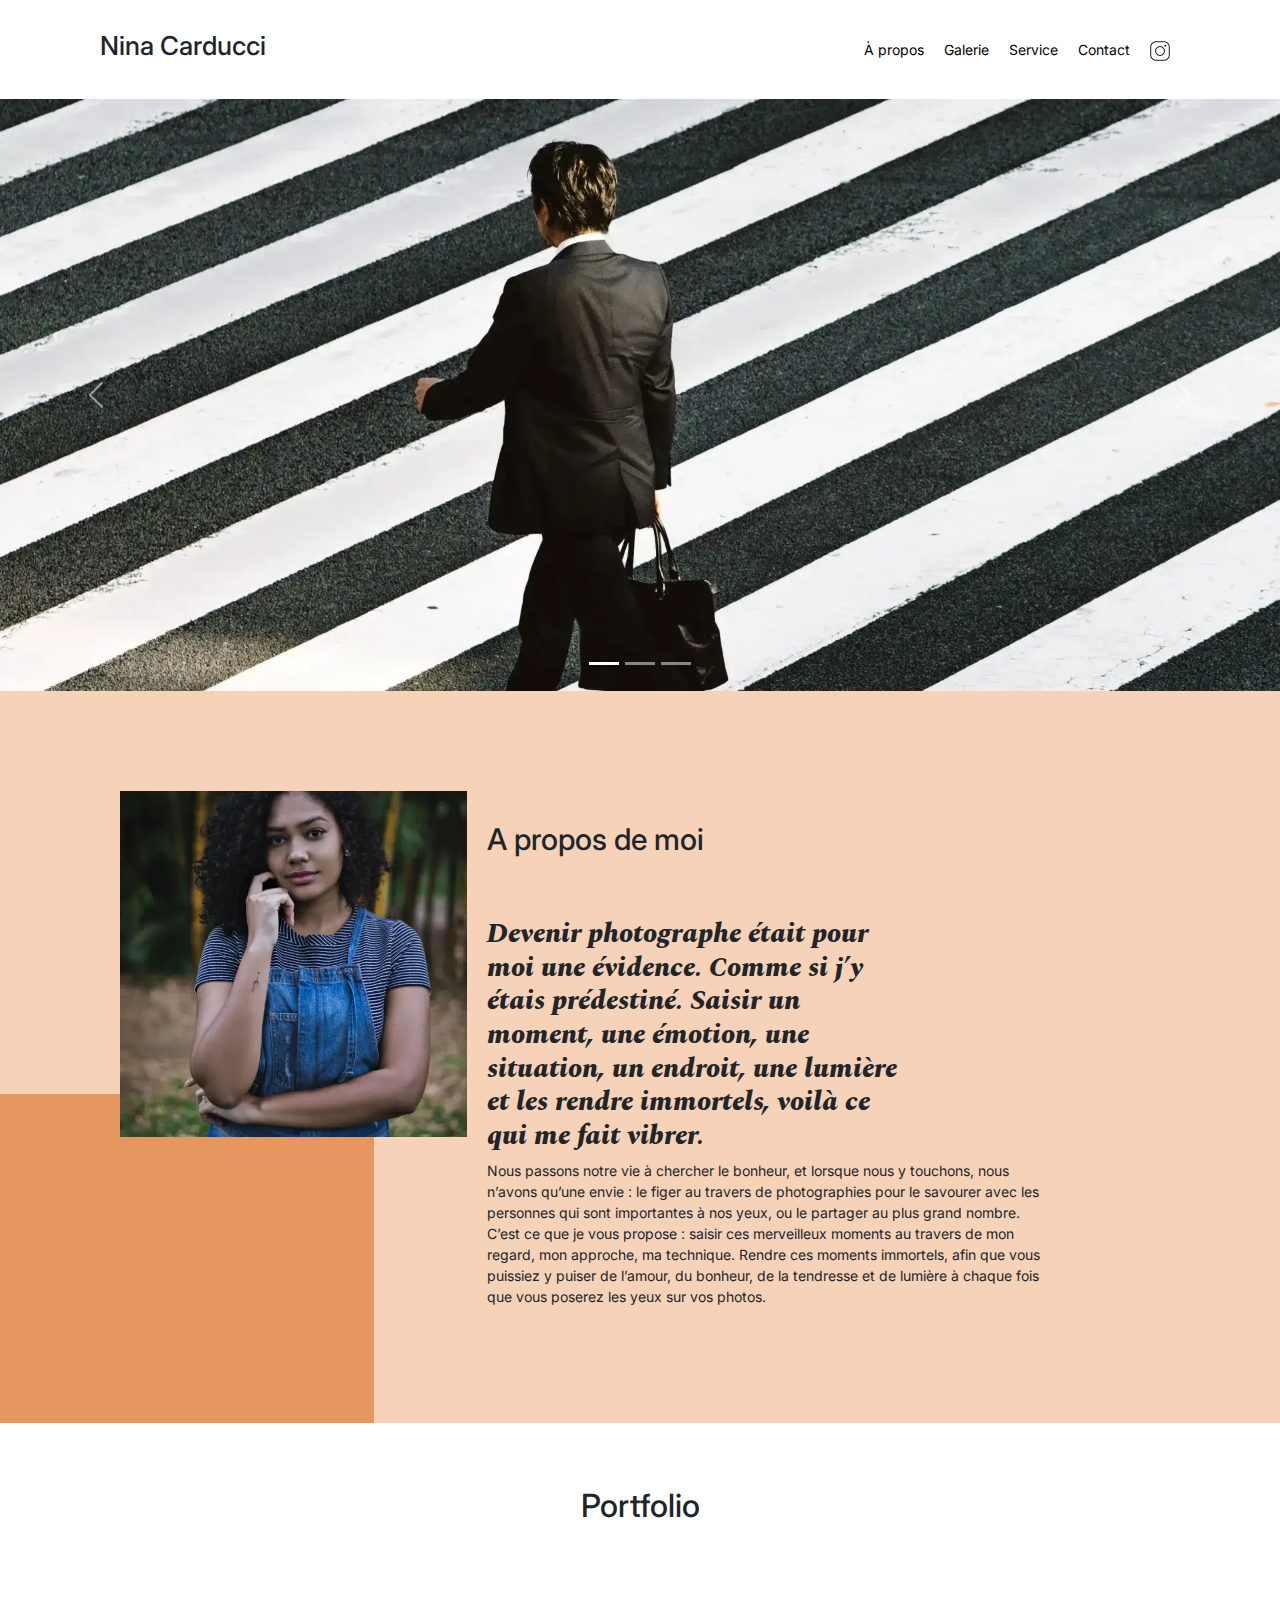
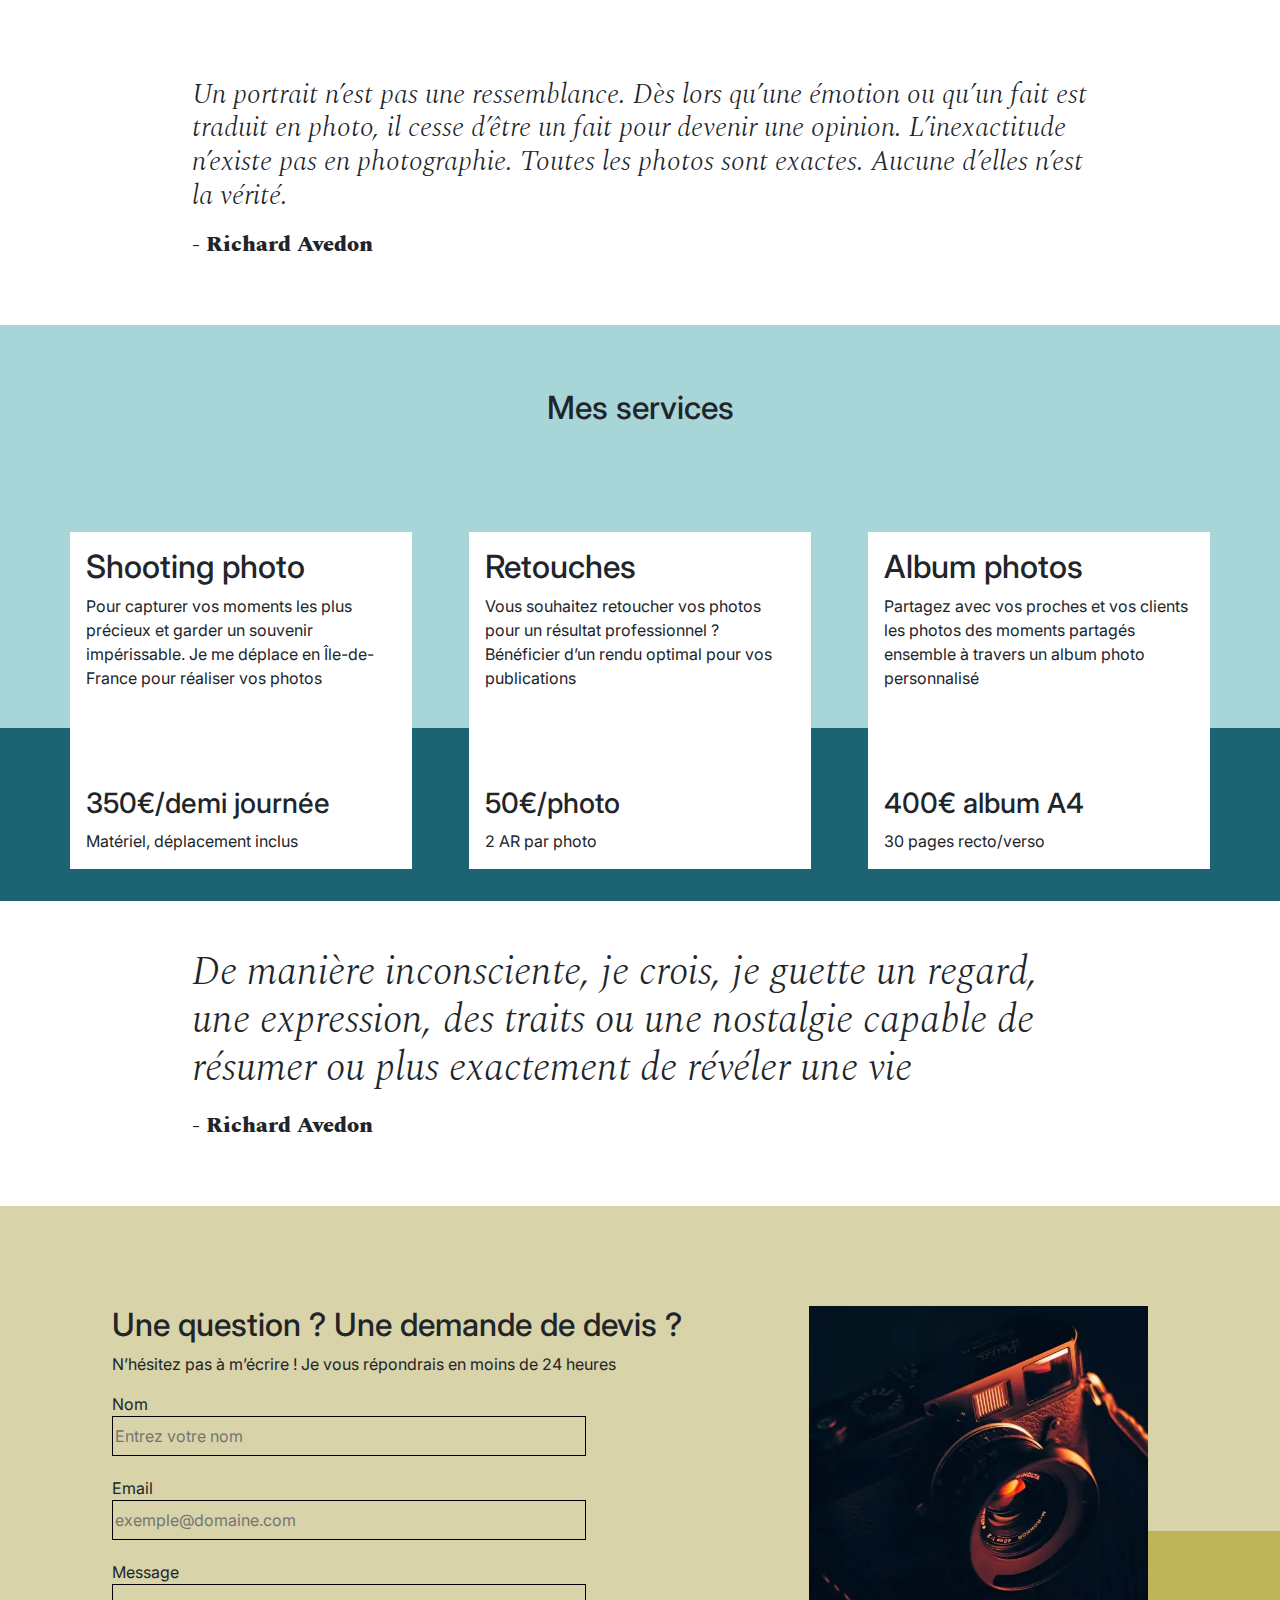
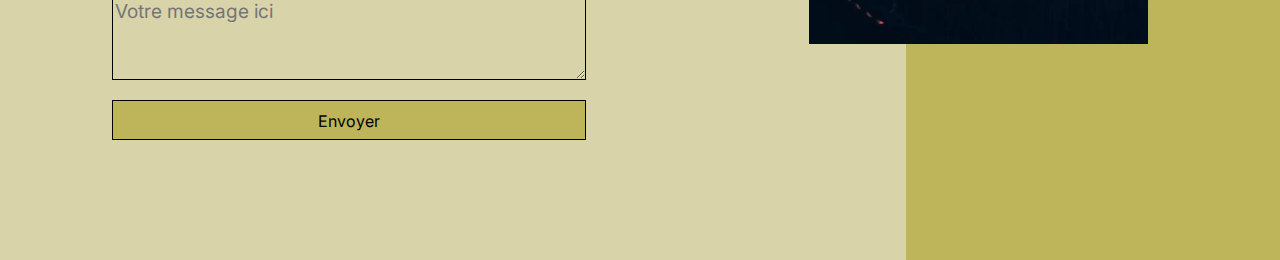
==== index.html @ 9e7bebf4 "ajout du schema.org" ====
<!DOCTYPE html>
<html lang="fr">
<head>
	<meta charset="UTF-8">
	<meta name="viewport" content="width=device-width, initial-scale=1.0">
	<meta name="author" content="Nina Carducci" >
	<meta name="copyright" content="© Nina Carducci" >
	<meta name="description" content="Site web de Nina Carducci - photographe" >
	<title>Nina Carducci - Photographe</title>
	<link rel="stylesheet" href="./assets/bootstrap/bootstrap.css">
	<link rel="stylesheet" href="./assets/style.css">
	<link rel="preconnect" href="https://fonts.googleapis.com">
	<link rel="preconnect" href="https://fonts.gstatic.com" crossorigin>
	<!-- <link href="https://fonts.googleapis.com/css2?family=Inter&family=Spectral:ital,wght@0,400;1,300;1,400;1,800&display=swap" rel="stylesheet"> -->
	<link href="https://fonts.googleapis.com/css2?family=Inter&family=Spectral:ital,wght@0,300;0,800;1,300&display=swap" rel="stylesheet">
	<script type="application/ld+json">
		{
		  "@context": "https://schema.org",
		  "@type": "Person",
		  "name": "Nina Carducci",
		  "url": "http://portfolio.fabwebprojects.fr/NinaCarducci",
		  "sameAs": [
			"https://www.instagram.com/ninacarducci.photo"
		  ],
		  "jobTitle": "Photographe professionnelle",
		  "gender": "Female",
		  "email": "contact@nina-carducci-photographie.fr",
		  "image": "./assets/images/nina.webp",
		  "worksFor": {
			"@type": "LocalBusiness",
			"name": "Nina Carducci Photography Studio",
			"address": {
			  "@type": "PostalAddress",
			  "streetAddress": "68 avenue Alsace-Lorraine",
			  "addressLocality": "Bordeaux",
			  "postalCode": "33200",
			  "addressCountry": "FR"
			},
			"telephone": "+33556677889",
			"openingHoursSpecification": [
			  {
				"@type": "OpeningHoursSpecification",
				"dayOfWeek": "https://schema.org/Monday",
				"opens": "10:00",
				"closes": "19:00"
			  },
			  {
				"@type": "OpeningHoursSpecification",
				"dayOfWeek": "https://schema.org/Tuesday",
				"opens": "10:00",
				"closes": "19:00"
			  },
			  {
				"@type": "OpeningHoursSpecification",
				"dayOfWeek": "https://schema.org/Wednesday",
				"opens": "10:00",
				"closes": "19:00"
			  },
			  {
				"@type": "OpeningHoursSpecification",
				"dayOfWeek": "https://schema.org/Thursday",
				"opens": "10:00",
				"closes": "19:00"
			  },
			  {
				"@type": "OpeningHoursSpecification",
				"dayOfWeek": "https://schema.org/Friday",
				"opens": "10:00",
				"closes": "19:00"
			  }
			],
			"geo": {
			  "@type": "GeoCoordinates",
			  "latitude": "44.837789",
			  "longitude": "-0.57918"
			},
			"image": "./assets/images/camera.webp",
			"description": "Studio de photographie professionnel offrant des services de photographie de portrait, d'événements et commerciale à Bordeaux."
		  }
		}
		</script>
</head>
<body>
<div class="top-header">
	<h1 class="name">Nina Carducci</h1>
	<div class="nav">   
		<ul>
			<li><a href="#about">À propos</a></li>
			<li><a href="#gallery">Galerie</a></li>
			<li><a href="#services">Service</a></li>
			<li><a href="#contact">Contact</a></li>
			<li><a class="social-link" href="https://www.instagram.com/ninacarducci.photo/?hl=fr" target="_blank"><img src="assets/images/instagram.png" alt="instagram"></a></li>
		</ul>
	</div>
</div>
<div id="header">
	<div id="carouselExampleIndicators" class="carousel slide" data-bs-ride="carousel">
		<div class="carousel-indicators">
			<button type="button" data-bs-target="#carouselExampleIndicators" data-bs-slide-to="0" class="active" aria-current="true" aria-label="Slide 1"></button>
			<button type="button" data-bs-target="#carouselExampleIndicators" data-bs-slide-to="1" aria-label="Slide 2"></button>
			<button type="button" data-bs-target="#carouselExampleIndicators" data-bs-slide-to="2" aria-label="Slide 3"></button>
		</div>
		<div class="carousel-inner">
			<div class="carousel-item active">
				<picture>
					<source srcset="./assets/images/slider/ryoji-iwata-wUZjnOv7t0g-unsplash-small.webp" media="(max-width: 768px)">
					<source srcset="./assets/images/slider/ryoji-iwata-wUZjnOv7t0g-unsplash.webp" media="(min-width: 769px)">
					<img src="./assets/images/slider/ryoji-iwata-wUZjnOv7t0g-unsplash.webp" class="d-block w-100" alt="ryoji-iwata">
				</picture>
			</div>
			<div class="carousel-item">
				<picture>
					<source srcset="./assets/images/slider/nicholas-green-nPz8akkUmDI-unsplash-small.webp" media="(max-width: 768px)">
					<source srcset="./assets/images/slider/nicholas-green-nPz8akkUmDI-unsplash.webp" media="(min-width: 769px)">
					<img src="./assets/images/slider/nicholas-green-nPz8akkUmDI-unsplash.webp" class="d-block w-100" alt="nicholas-green">
				</picture>
			</div>
			<div class="carousel-item">
				<picture>
					<source srcset="./assets/images/slider/edward-cisneros-3_h6-1NPDGw-unsplash-small.webp" media="(max-width: 768px)">
					<source srcset="./assets/images/slider/edward-cisneros-3_h6-1NPDGw-unsplash.webp" media="(min-width: 769px)">
					<img src="./assets/images/slider/edward-cisneros-3_h6-1NPDGw-unsplash.webp" class="d-block w-100" alt="edward-cisneros">
				</picture>
			</div>
		</div>
		<button class="carousel-control-prev" type="button" data-bs-target="#carouselExampleIndicators" data-bs-slide="prev">
			<span class="carousel-control-prev-icon" aria-hidden="true"></span>
			<span class="visually-hidden">Previous</span>
		</button>
		<button class="carousel-control-next" type="button" data-bs-target="#carouselExampleIndicators" data-bs-slide="next">
			<span class="carousel-control-next-icon" aria-hidden="true"></span>
			<span class="visually-hidden">Next</span>
		</button>
	</div>
</div>
<div id="about">
	<div class="picture left">
		<img src="./assets/images/nina.webp" alt="Nina Carducci">
	</div>
	<div id="about-me">
		<h2 class="about-me__title">A propos de moi</h2>
		<h3 class="about-me__introduction">Devenir photographe était pour moi une évidence. Comme si j’y étais prédestiné. Saisir un moment, une émotion, une situation, un endroit, une lumière et les rendre immortels, voilà ce qui me fait vibrer.</h3>
		<p>Nous passons notre vie à chercher le bonheur, et lorsque nous y touchons, nous n’avons qu’une envie : le figer au travers de photographies pour le savourer avec les personnes qui sont importantes à nos yeux, ou le partager au plus grand nombre.
			C’est ce que je vous propose : saisir ces merveilleux moments au travers de mon regard, mon approche, ma technique. Rendre ces moments immortels, afin que vous puissiez y puiser de l’amour, du bonheur, de la tendresse et de lumière à chaque fois que vous poserez les yeux sur vos photos.</p>
	</div>
</div>
<div id="gallery">
	<h2 class="title">Portfolio</h2>
	<div class="container py-3">
		<div class="gallery" style="display: none">
			<img data-gallery-tag="Concert" class="gallery-item" src="./assets/images/gallery/concerts/aaron-paul-wnX-fXzB6Cw-unsplash.webp" alt="aaron-paul">
			<img data-gallery-tag="Entreprises" class="gallery-item" src="./assets/images/gallery/entreprise/ali-morshedlou-WMD64tMfc4k-unsplash.webp" alt="ali-morshedlou">
			<img data-gallery-tag="Entreprises" class="gallery-item" src="./assets/images/gallery/entreprise/jason-goodman-tHO1_OuKbg0-unsplash.webp" alt="jason-goodman">
			<img data-gallery-tag="Mariages" class="gallery-item" src="./assets/images/gallery/mariage/hannah-busing-RvF2R_qMpRk-unsplash.webp" alt="hannah-busing">
			<img data-gallery-tag="Portrait" class="gallery-item" src="./assets/images/gallery/portraits/ade-tunji-rVkhWWZFAtQ-unsplash.webp" alt="ade-tunji">
			<img data-gallery-tag="Mariages" class="gallery-item" src="./assets/images/gallery/mariage/jakob-owens-SiniLJkXhMc-unsplash.webp" alt="jakob-owens">
			<img data-gallery-tag="Portrait" class="gallery-item" src="./assets/images/gallery/portraits/nino-van-prattenburg--443cl1uR_8-unsplash.webp" alt="nino-van-prattenburg">
			<img data-gallery-tag="Concert" class="gallery-item" src="./assets/images/gallery/concerts/austin-neill-hgO1wFPXl3I-unsplash.webp" alt="austin-neill">
			<img data-gallery-tag="Entreprises" class="gallery-item" src="./assets/images/gallery/entreprise/mateus-campos-felipe-Fsgzm8N0hIY-unsplash.webp" alt="mateus-campos-felipe">
		</div>
	</div>
	<div class="quote">
		<figure>
			<blockquote>
				<h3 class="quote__text">Un portrait n’est pas une ressemblance. Dès lors qu’une émotion ou qu’un fait est traduit en photo, il cesse d’être un fait pour devenir une opinion. L’inexactitude n’existe pas en photographie. Toutes les photos sont exactes. Aucune d’elles n’est la vérité.</h3>
			</blockquote>
			<figcaption class="quote__author">- Richard Avedon</figcaption>
		</figure>
	</div>
</div>
<div id="services">
	<h2 class="title">Mes services</h2>
	<div class="container">
		<div class="service">
			<div class="service__description">
				<h2>Shooting photo</h2>
				<p>Pour capturer vos moments les plus précieux et garder un souvenir impérissable. Je me déplace en Île-de-France pour réaliser vos photos</p>
			</div>
			<div class="service__price">
				<h3>350€/demi journée</h3>
				<span>Matériel, déplacement inclus</span>
			</div>

		</div>
		<div class="service">
			<div class="service__description">
				<h2>Retouches</h2>
				<p>Vous souhaitez retoucher vos photos pour un résultat professionnel ? Bénéficier d’un rendu optimal pour vos publications</p>
			</div>
			<div class="service__price">
				<h3>50€/photo</h3>
				<span>2 AR par photo</span>
			</div>
		</div>
		<div class="service">
			<div class="service__description">
				<h2>Album photos</h2>
				<p>Partagez avec vos proches et vos clients les photos des moments partagés ensemble à travers un album photo personnalisé</p>
			</div>
			<div class="service__price">
				<h3>400€ album A4</h3>
				<span>30 pages recto/verso</span>
			</div>
		</div>
	</div>
</div>
<div class="quote">
	<figure>
		<blockquote>
			<h1 class="quote__text">De manière inconsciente, je crois, je guette un regard, une expression, des traits ou une nostalgie capable de résumer ou plus exactement de révéler une vie</h1>
		</blockquote>
		<figcaption class="quote__author">- Richard Avedon</figcaption>
	</figure>
</div>
<div id="contact">
	<div class="container">
		<div class="form-container">
			<h2>Une question ? Une demande de devis ?</h2>
			<p> N’hésitez pas à m’écrire ! Je vous répondrais en moins de 24 heures</p>
			<form method="post" >
				<label for="nom">Nom</label>
				<input type="text" name="nom" id="nom" required placeholder="Entrez votre nom">
				<label for="email">Email</label>
				<input type="email" name="email" id="email"required placeholder="exemple@domaine.com" pattern="[a-z0-9._%+-]+@[a-z0-9.-]+\.[a-z]{2,}$" >
				<label for="message">Message</label>
				<textarea name="message" id="message" cols="30" rows="10" required placeholder="Votre message ici"></textarea>
				<input type="submit" value="Envoyer">
			</form>
		</div>
		<div class="picture right">
			<img src="./assets/images/camera.webp" alt="camera">
		</div>
	</div>
</div>
	<script src="./assets/bootstrap/bootstrap.bundle.js"></script>
	<script src="https://code.jquery.com/jquery-3.4.1.min.js" integrity="sha256-CSXorXvZcTkaix6Yvo6HppcZGetbYMGWSFlBw8HfCJo=" crossorigin="anonymous"></script>
	<script src="./assets/maugallery.js"></script>
	<script src="./assets/scripts.js"></script>
</body>
</html>
---- assets/style.css ----
body {
	max-width: 1920px;
	margin: auto;
}
* {
	font-family: 'Inter';
	font-style: normal;
}
.top-header {
	background-color: white;
	position: sticky;
	top:0;
	z-index: 1000;
	display: flex;
	justify-content: space-between;
	padding-inline: 100px;
	padding-block: 30px;
	align-items: center;
}

.top-header .name {
	font-size: 26px;
}

.nav ul {
	display: flex;
	list-style-type: none;
	font-size: 14px;
	margin-bottom: 0;
}

.nav li {
	padding-inline: 10px;
}

.nav a {
	text-decoration: none;
	color: #000
}

.social-link img {
	width: 20px;
}

#about {
	display: flex;
	background-color: #F6D2B8;
	padding-inline: 100px;
	padding-block: 100px;
	position: relative;
}

.picture.left::before {
	content: ' ';
	background-color: #E5975F;
	width: 374px;
	height: 329px;
	position: absolute;
	bottom: 0;
	left: 0;
	z-index: -1;
}

.picture {
	flex: 1;
	margin: 0 20px;
	z-index: 0;
}

.picture img {
	width: 100%;

}
#about-me {
	flex: 2
}
.about-me__title {
	margin-top: 1em;
	margin-bottom: 60px;
	font-size: 30px;
}
.about-me__introduction {
	font-family: 'Spectral';
	font-weight: 800;
	font-style: italic;
	width: 60%;
}
#about-me p {
	width: 80%;
	font-size: 14px;
}

#gallery {
	/*	min-height: 100vh; */
}
.title{
	text-align: center;
	padding-block: 2em;
}
.gallery .nav {
	justify-content: center;
}
.nav-pills .nav-link.active, .nav-pills .show > .nav-link {
	color: #fff;
	background-color: #BEB45A;
	border-radius:0 ;
}
.nav-pills .nav-link {
	color: #000
}
.item-column {
	position: relative;
	margin-bottom: 0 !important;
	padding: 0;
}
.item-column::after{
	content: "";
	display: block;
	padding-bottom: 100%;

}
.gallery-item {
	position: absolute;
	width: 100%;
	height: 100%;
	object-fit: cover;
	padding: .5em;
}
.mg-prev, .mg-next {
	width: 30px;
	height: 30px;
	border-radius: 00%;
	justify-content: center;
	align-items: center;
	display: flex;
	font-size: 24px;
}

.quote {
	font-family: 'Spectral';
	font-style: italic;
	width: 70%;
	margin: auto;
	padding-block: 3em;
}
.quote__text {
	font-family: Spectral;
	font-style: italic;
	font-weight: 300;

}
.quote__author {
	font-family: Spectral;
	font-weight: 800;
	font-size: 22px;
}

#services {
	margin: auto;
	background-color: #A8D5D8 ;
	position: relative;
}
#services .container::before{
	content: ' ';
	background-color: #1C6474;
	position: absolute;
	width: 100%;
	height: 30%;
	bottom: 0;
	left: 0;
	z-index: 0;
}

#services .container {
	justify-content: space-between;
	display: flex;
	padding : 2em 0;

}

.service {
	background-color: white;
	max-width: 390px;
	width: 30%;
	height: 337px;
	padding: 1em;
	display: flex;
	flex-direction: column;
	justify-content: space-between;
	z-index: 1;
}

#contact {
	margin: auto;
	background-color: #D8D3A8 ;
	position: relative;
	padding-inline: 100px;
	padding-block: 100px;
}

#contact .container {
	display: flex;
}
.picture.right::before {
	content: ' ';
	background-color: #BEB45A;
	width: 374px;
	height: 329px;
	position: absolute;
	bottom: 0;
	right: 0;
	z-index: -1;
}
.form-container {
	flex : 2;

}
form {
	display: flex;
	flex-direction: column;
	width: 70%;
	align-items: flex-start;
}

form input {
	width: 100%;
	background-color: transparent;
	border: solid 1px;
	height: 2.5em;
	margin-bottom: 20px;
}

form textarea {
	width: 100%;
	background-color: transparent;
	border: solid 1px;
	height: 5em;
	line-height: 2.5em;
	font-size: 1.2em;
	margin-bottom: 20px;
}
input[type="submit"] {
	background-color: #BEB45A;
	padding: .5em 1em
}

@media all and (max-width: 1180px) {
	.picture {
		flex : 2;
	}
	#about, #contact .container {
		align-items: center;
	}
	.about-me__title {
		margin-top: 0;
		margin-bottom: 1em;
	}
	#about-me h6, #about-me p {
		width: 100%;
	}
}

@media all and (max-width: 1000px) {
	#about{
		flex-direction: column;

	}
	.picture {
		width: 50%;
	}
	.picture.left::before {
		width: 100%;
		height: 30%;
		position: absolute;
		bottom: auto;
		top: 0;
		left: 0;
		z-index: -1;
	}
	.about-me__title{
		text-align: center;
		margin-top: 1em;
	}
	#services .container {
		flex-direction: column;
	}
	.service {
		width: 100%;
		max-width: 100%;
		height: auto;
		margin: 2em 0
	}
	.service__description{
		margin-bottom: 1em;
	}

	#services .container::before{
		width: 30%;
		height: 100%;
		bottom: 0;
		right: 0;
		left: auto;
		z-index: 0;
	}

	#contact .container {
		flex-direction: column;
	}
	#contact .picture.right {
		margin-top: 1em;
	}
	.picture.right::before {
		width: 100%;
		height: 30%;
		position: absolute;
		bottom: 0;
		right: 0;
		z-index: -1;
	}
}

@media all and (max-width: 650px) {
	.top-header {
		flex-direction: column;
		padding-inline: 0;
	}
	.top-header .nav, .top-header .nav ul {
		width: 100%;
		padding: 0 0 0 0;
	}
	.top-header .nav li {
		flex: 1;
		padding-block: 1em;
		text-align: center;
	}
	.picture.left::before, .picture.right::before {
		height: 150px;
	}
	#services .container {
		align-items: center;
	}
	.service {
		max-width: 90%;
	}
	#about, #contact {
		padding-inline: 2em;
		padding-block: 2em;
	}
	form {
		width: 100%;
	}
	.picture {
		width: 80%;
	}
}
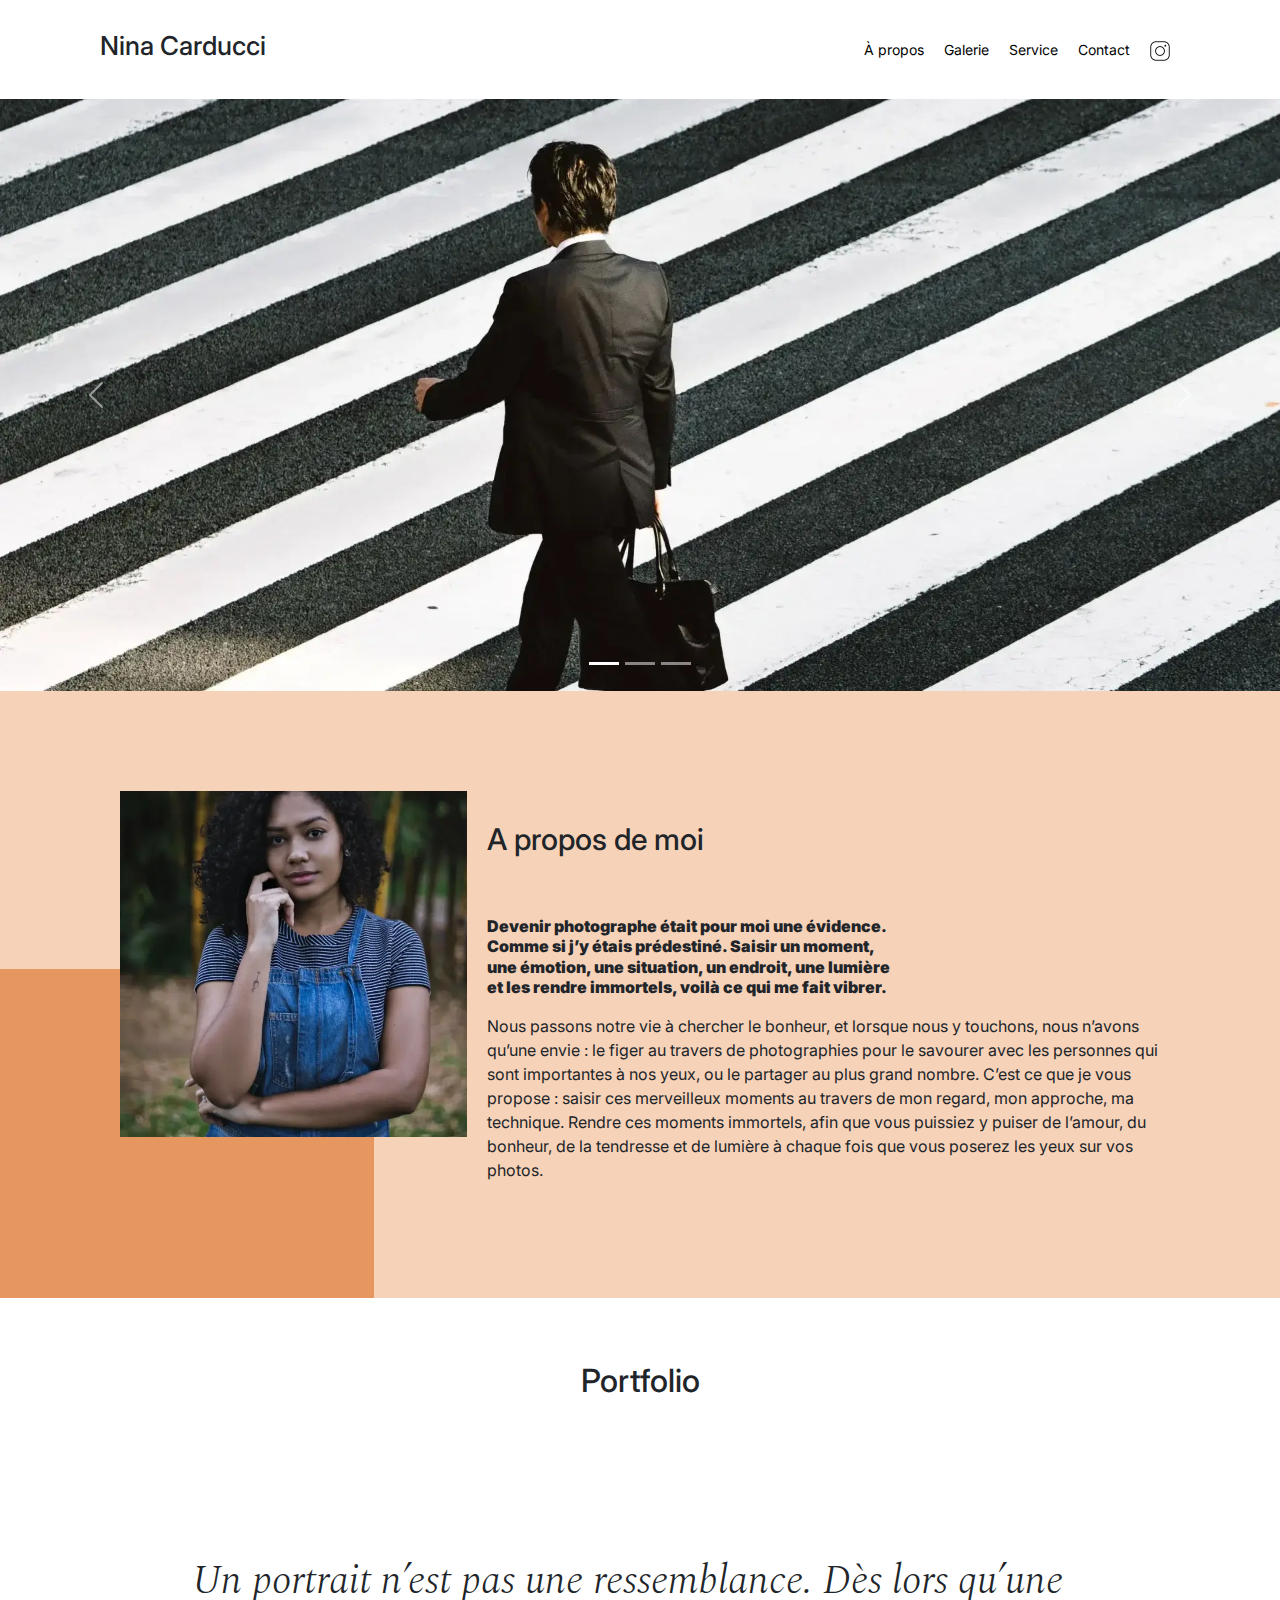
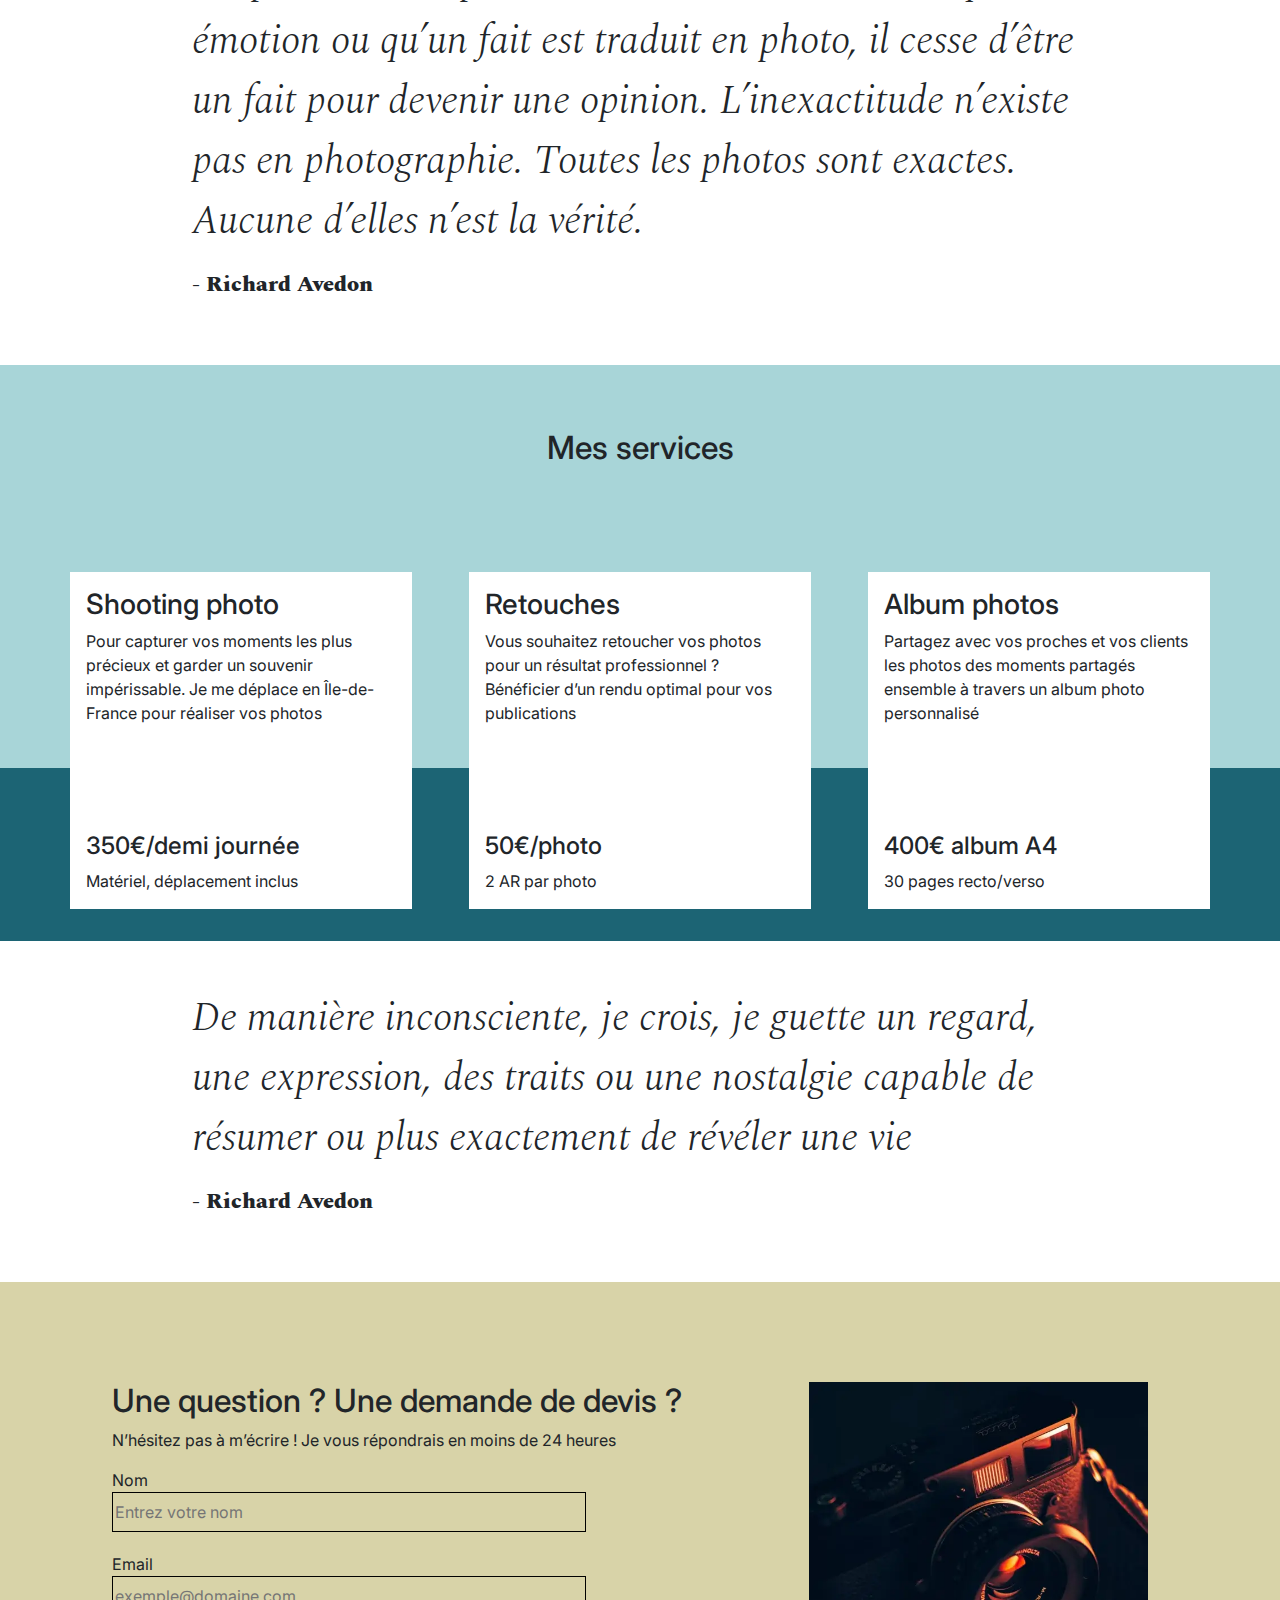
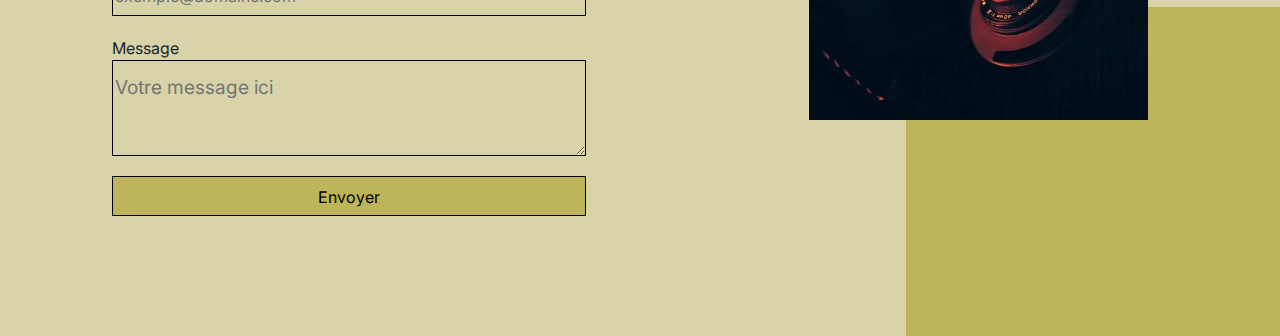
==== commit b336851e: "Correction balise semantique et ajout balise meta sociaux" ====
--- a/index.html
+++ b/index.html
@@ -2,23 +2,37 @@
 <html lang="fr">
 <head>
 	<meta charset="UTF-8">
+	<meta name="language" content="fr">
 	<meta name="viewport" content="width=device-width, initial-scale=1.0">
 	<meta name="author" content="Nina Carducci" >
 	<meta name="copyright" content="© Nina Carducci" >
-	<meta name="description" content="Site web de Nina Carducci - photographe" >
+	<meta name="keywords" content="photographe, Bordeaux, portraits, mariages, événements">
+	<meta name="description" content="Nina Carducci, photographe expérimentée à Bordeaux, spécialisée en portraits, mariages, événements. Explorez une galerie inspirante et diverse.">
+	<!-- Facebook Open Graph -->
+	<meta property="og:title" content="Nina Carducci - Photographe à Bordeaux" />
+	<meta property="og:description" content="Nina Carducci, photographe expérimentée à Bordeaux, spécialisée en portraits, mariages, événements. Explorez une galerie inspirante et diverse." />
+	<meta property="og:image" content="https://fabrice-perso.github.io/NinaCarducci/assets/images/slider/ryoji-iwata-wUZjnOv7t0g-unsplash.webp" />
+	<meta property="og:url" content="https://ninacarducci.github.io/" />
+	<meta property="og:type" content="website" />
+	<meta property="og:site_name" content="Nina Carducci Photography" />
+	<!-- Twitter Card -->
+	<meta name="twitter:card" content="summary_large_image" />
+	<meta name="twitter:title" content="Nina Carducci - Photographe à Bordeaux" />
+	<meta name="twitter:description" content="Nina Carducci, photographe expérimentée à Bordeaux, spécialisée en portraits, mariages, événements. Explorez une galerie inspirante et diverse." />
+	<meta name="twitter:image" content="https://fabrice-perso.github.io/NinaCarducci/assets/images/slider/ryoji-iwata-wUZjnOv7t0g-unsplash.webp" />
 	<title>Nina Carducci - Photographe</title>
-	<link rel="stylesheet" href="./assets/bootstrap/bootstrap.css">
+	<link rel="stylesheet" href="./assets/bootstrap/bootstrap.min.css">
 	<link rel="stylesheet" href="./assets/style.css">
 	<link rel="preconnect" href="https://fonts.googleapis.com">
 	<link rel="preconnect" href="https://fonts.gstatic.com" crossorigin>
-	<!-- <link href="https://fonts.googleapis.com/css2?family=Inter&family=Spectral:ital,wght@0,400;1,300;1,400;1,800&display=swap" rel="stylesheet"> -->
 	<link href="https://fonts.googleapis.com/css2?family=Inter&family=Spectral:ital,wght@0,300;0,800;1,300&display=swap" rel="stylesheet">
+	<link rel="icon" type="image/png" href="favicon.png">
 	<script type="application/ld+json">
 		{
 		  "@context": "https://schema.org",
 		  "@type": "Person",
 		  "name": "Nina Carducci",
-		  "url": "http://portfolio.fabwebprojects.fr/NinaCarducci",
+		  "url": "https://ninacarducci.github.io/",
 		  "sameAs": [
 			"https://www.instagram.com/ninacarducci.photo"
 		  ],
@@ -29,10 +43,12 @@
 		  "worksFor": {
 			"@type": "LocalBusiness",
 			"name": "Nina Carducci Photography Studio",
+			"priceRange": "50€ - 400€",
 			"address": {
 			  "@type": "PostalAddress",
 			  "streetAddress": "68 avenue Alsace-Lorraine",
 			  "addressLocality": "Bordeaux",
+			  "addressRegion": "Nouvelle-Aquitaine",
 			  "postalCode": "33200",
 			  "addressCountry": "FR"
 			},
@@ -81,158 +97,168 @@
 		</script>
 </head>
 <body>
-<div class="top-header">
-	<h1 class="name">Nina Carducci</h1>
-	<div class="nav">   
-		<ul>
-			<li><a href="#about">À propos</a></li>
-			<li><a href="#gallery">Galerie</a></li>
-			<li><a href="#services">Service</a></li>
-			<li><a href="#contact">Contact</a></li>
-			<li><a class="social-link" href="https://www.instagram.com/ninacarducci.photo/?hl=fr" target="_blank"><img src="assets/images/instagram.png" alt="instagram"></a></li>
-		</ul>
-	</div>
-</div>
-<div id="header">
-	<div id="carouselExampleIndicators" class="carousel slide" data-bs-ride="carousel">
-		<div class="carousel-indicators">
-			<button type="button" data-bs-target="#carouselExampleIndicators" data-bs-slide-to="0" class="active" aria-current="true" aria-label="Slide 1"></button>
-			<button type="button" data-bs-target="#carouselExampleIndicators" data-bs-slide-to="1" aria-label="Slide 2"></button>
-			<button type="button" data-bs-target="#carouselExampleIndicators" data-bs-slide-to="2" aria-label="Slide 3"></button>
+	<header class="top-header">
+		<h1 class="name">Nina Carducci</h1>
+		<div class="nav">   
+			<ul>
+				<li><a href="#about">À propos</a></li>
+				<li><a href="#gallery">Galerie</a></li>
+				<li><a href="#services">Service</a></li>
+				<li><a href="#contact">Contact</a></li>
+				<li><a class="social-link" href="https://www.instagram.com/ninacarducci.photo/?hl=fr" target="_blank"><img src="assets/images/instagram.png" alt="instagram"></a></li>
+			</ul>
 		</div>
-		<div class="carousel-inner">
-			<div class="carousel-item active">
-				<picture>
-					<source srcset="./assets/images/slider/ryoji-iwata-wUZjnOv7t0g-unsplash-small.webp" media="(max-width: 768px)">
-					<source srcset="./assets/images/slider/ryoji-iwata-wUZjnOv7t0g-unsplash.webp" media="(min-width: 769px)">
-					<img src="./assets/images/slider/ryoji-iwata-wUZjnOv7t0g-unsplash.webp" class="d-block w-100" alt="ryoji-iwata">
-				</picture>
-			</div>
-			<div class="carousel-item">
-				<picture>
-					<source srcset="./assets/images/slider/nicholas-green-nPz8akkUmDI-unsplash-small.webp" media="(max-width: 768px)">
-					<source srcset="./assets/images/slider/nicholas-green-nPz8akkUmDI-unsplash.webp" media="(min-width: 769px)">
-					<img src="./assets/images/slider/nicholas-green-nPz8akkUmDI-unsplash.webp" class="d-block w-100" alt="nicholas-green">
-				</picture>
-			</div>
-			<div class="carousel-item">
-				<picture>
-					<source srcset="./assets/images/slider/edward-cisneros-3_h6-1NPDGw-unsplash-small.webp" media="(max-width: 768px)">
-					<source srcset="./assets/images/slider/edward-cisneros-3_h6-1NPDGw-unsplash.webp" media="(min-width: 769px)">
-					<img src="./assets/images/slider/edward-cisneros-3_h6-1NPDGw-unsplash.webp" class="d-block w-100" alt="edward-cisneros">
-				</picture>
+	</header>
+	<main>
+		<div id="header">
+			<div id="carouselExampleIndicators" class="carousel slide" data-bs-ride="carousel">
+				<div class="carousel-indicators">
+					<button type="button" data-bs-target="#carouselExampleIndicators" data-bs-slide-to="0" class="active" aria-current="true" aria-label="Slide 1"></button>
+					<button type="button" data-bs-target="#carouselExampleIndicators" data-bs-slide-to="1" aria-label="Slide 2"></button>
+					<button type="button" data-bs-target="#carouselExampleIndicators" data-bs-slide-to="2" aria-label="Slide 3"></button>
+				</div>
+				<div class="carousel-inner">
+					<div class="carousel-item active">
+						<picture>
+							<source srcset="./assets/images/slider/ryoji-iwata-wUZjnOv7t0g-unsplash-small.webp" media="(max-width: 768px)">
+							<source srcset="./assets/images/slider/ryoji-iwata-wUZjnOv7t0g-unsplash.webp" media="(min-width: 769px)">
+							<img src="./assets/images/slider/ryoji-iwata-wUZjnOv7t0g-unsplash.webp" class="d-block w-100" alt="ryoji-iwata">
+						</picture>
+					</div>
+					<div class="carousel-item">
+						<picture>
+							<source srcset="./assets/images/slider/nicholas-green-nPz8akkUmDI-unsplash-small.webp" media="(max-width: 768px)">
+							<source srcset="./assets/images/slider/nicholas-green-nPz8akkUmDI-unsplash.webp" media="(min-width: 769px)">
+							<img src="./assets/images/slider/nicholas-green-nPz8akkUmDI-unsplash.webp" class="d-block w-100" alt="nicholas-green">
+						</picture>
+					</div>
+					<div class="carousel-item">
+						<picture>
+							<source srcset="./assets/images/slider/edward-cisneros-3_h6-1NPDGw-unsplash-small.webp" media="(max-width: 768px)">
+							<source srcset="./assets/images/slider/edward-cisneros-3_h6-1NPDGw-unsplash.webp" media="(min-width: 769px)">
+							<img src="./assets/images/slider/edward-cisneros-3_h6-1NPDGw-unsplash.webp" class="d-block w-100" alt="edward-cisneros">
+						</picture>
+					</div>
+				</div>
+				<button class="carousel-control-prev" type="button" data-bs-target="#carouselExampleIndicators" data-bs-slide="prev">
+					<span class="carousel-control-prev-icon" aria-hidden="true"></span>
+					<span class="visually-hidden">Previous</span>
+				</button>
+				<button class="carousel-control-next" type="button" data-bs-target="#carouselExampleIndicators" data-bs-slide="next">
+					<span class="carousel-control-next-icon" aria-hidden="true"></span>
+					<span class="visually-hidden">Next</span>
+				</button>
 			</div>
 		</div>
-		<button class="carousel-control-prev" type="button" data-bs-target="#carouselExampleIndicators" data-bs-slide="prev">
-			<span class="carousel-control-prev-icon" aria-hidden="true"></span>
-			<span class="visually-hidden">Previous</span>
-		</button>
-		<button class="carousel-control-next" type="button" data-bs-target="#carouselExampleIndicators" data-bs-slide="next">
-			<span class="carousel-control-next-icon" aria-hidden="true"></span>
-			<span class="visually-hidden">Next</span>
-		</button>
-	</div>
-</div>
-<div id="about">
-	<div class="picture left">
-		<img src="./assets/images/nina.webp" alt="Nina Carducci">
-	</div>
-	<div id="about-me">
-		<h2 class="about-me__title">A propos de moi</h2>
-		<h3 class="about-me__introduction">Devenir photographe était pour moi une évidence. Comme si j’y étais prédestiné. Saisir un moment, une émotion, une situation, un endroit, une lumière et les rendre immortels, voilà ce qui me fait vibrer.</h3>
-		<p>Nous passons notre vie à chercher le bonheur, et lorsque nous y touchons, nous n’avons qu’une envie : le figer au travers de photographies pour le savourer avec les personnes qui sont importantes à nos yeux, ou le partager au plus grand nombre.
-			C’est ce que je vous propose : saisir ces merveilleux moments au travers de mon regard, mon approche, ma technique. Rendre ces moments immortels, afin que vous puissiez y puiser de l’amour, du bonheur, de la tendresse et de lumière à chaque fois que vous poserez les yeux sur vos photos.</p>
-	</div>
-</div>
-<div id="gallery">
-	<h2 class="title">Portfolio</h2>
-	<div class="container py-3">
-		<div class="gallery" style="display: none">
-			<img data-gallery-tag="Concert" class="gallery-item" src="./assets/images/gallery/concerts/aaron-paul-wnX-fXzB6Cw-unsplash.webp" alt="aaron-paul">
-			<img data-gallery-tag="Entreprises" class="gallery-item" src="./assets/images/gallery/entreprise/ali-morshedlou-WMD64tMfc4k-unsplash.webp" alt="ali-morshedlou">
-			<img data-gallery-tag="Entreprises" class="gallery-item" src="./assets/images/gallery/entreprise/jason-goodman-tHO1_OuKbg0-unsplash.webp" alt="jason-goodman">
-			<img data-gallery-tag="Mariages" class="gallery-item" src="./assets/images/gallery/mariage/hannah-busing-RvF2R_qMpRk-unsplash.webp" alt="hannah-busing">
-			<img data-gallery-tag="Portrait" class="gallery-item" src="./assets/images/gallery/portraits/ade-tunji-rVkhWWZFAtQ-unsplash.webp" alt="ade-tunji">
-			<img data-gallery-tag="Mariages" class="gallery-item" src="./assets/images/gallery/mariage/jakob-owens-SiniLJkXhMc-unsplash.webp" alt="jakob-owens">
-			<img data-gallery-tag="Portrait" class="gallery-item" src="./assets/images/gallery/portraits/nino-van-prattenburg--443cl1uR_8-unsplash.webp" alt="nino-van-prattenburg">
-			<img data-gallery-tag="Concert" class="gallery-item" src="./assets/images/gallery/concerts/austin-neill-hgO1wFPXl3I-unsplash.webp" alt="austin-neill">
-			<img data-gallery-tag="Entreprises" class="gallery-item" src="./assets/images/gallery/entreprise/mateus-campos-felipe-Fsgzm8N0hIY-unsplash.webp" alt="mateus-campos-felipe">
-		</div>
-	</div>
-	<div class="quote">
-		<figure>
-			<blockquote>
-				<h3 class="quote__text">Un portrait n’est pas une ressemblance. Dès lors qu’une émotion ou qu’un fait est traduit en photo, il cesse d’être un fait pour devenir une opinion. L’inexactitude n’existe pas en photographie. Toutes les photos sont exactes. Aucune d’elles n’est la vérité.</h3>
-			</blockquote>
-			<figcaption class="quote__author">- Richard Avedon</figcaption>
-		</figure>
-	</div>
-</div>
-<div id="services">
-	<h2 class="title">Mes services</h2>
-	<div class="container">
-		<div class="service">
-			<div class="service__description">
-				<h2>Shooting photo</h2>
-				<p>Pour capturer vos moments les plus précieux et garder un souvenir impérissable. Je me déplace en Île-de-France pour réaliser vos photos</p>
-			</div>
-			<div class="service__price">
-				<h3>350€/demi journée</h3>
-				<span>Matériel, déplacement inclus</span>
-			</div>
+	
+		<section id="section-about">
+			<div id="about">
+				<div class="picture left">
+					<img src="./assets/images/nina.webp" alt="Nina Carducci">
+				</div>
+				<div id="about-me">
+					<h2 class="about-me__title">A propos de moi</h2>
+					<p class="about-me__introduction"><strong>Devenir photographe était pour moi une évidence. Comme si j’y étais prédestiné. Saisir un moment, une émotion, une situation, un endroit, une lumière et les rendre immortels, voilà ce qui me fait vibrer.</strong></p>
+					<p class="about-me__content">Nous passons notre vie à chercher le bonheur, et lorsque nous y touchons, nous n’avons qu’une envie : le figer au travers de photographies pour le savourer avec les personnes qui sont importantes à nos yeux, ou le partager au plus grand nombre.
+						C’est ce que je vous propose : saisir ces merveilleux moments au travers de mon regard, mon approche, ma technique. Rendre ces moments immortels, afin que vous puissiez y puiser de l’amour, du bonheur, de la tendresse et de lumière à chaque fois que vous poserez les yeux sur vos photos.</p>
+				</div>
+			</div>
+		</section>
 
-		</div>
-		<div class="service">
-			<div class="service__description">
-				<h2>Retouches</h2>
-				<p>Vous souhaitez retoucher vos photos pour un résultat professionnel ? Bénéficier d’un rendu optimal pour vos publications</p>
-			</div>
-			<div class="service__price">
-				<h3>50€/photo</h3>
-				<span>2 AR par photo</span>
-			</div>
-		</div>
-		<div class="service">
-			<div class="service__description">
-				<h2>Album photos</h2>
-				<p>Partagez avec vos proches et vos clients les photos des moments partagés ensemble à travers un album photo personnalisé</p>
-			</div>
-			<div class="service__price">
-				<h3>400€ album A4</h3>
-				<span>30 pages recto/verso</span>
-			</div>
-		</div>
-	</div>
-</div>
-<div class="quote">
-	<figure>
-		<blockquote>
-			<h1 class="quote__text">De manière inconsciente, je crois, je guette un regard, une expression, des traits ou une nostalgie capable de résumer ou plus exactement de révéler une vie</h1>
-		</blockquote>
-		<figcaption class="quote__author">- Richard Avedon</figcaption>
-	</figure>
-</div>
-<div id="contact">
-	<div class="container">
-		<div class="form-container">
-			<h2>Une question ? Une demande de devis ?</h2>
-			<p> N’hésitez pas à m’écrire ! Je vous répondrais en moins de 24 heures</p>
-			<form method="post" >
-				<label for="nom">Nom</label>
-				<input type="text" name="nom" id="nom" required placeholder="Entrez votre nom">
-				<label for="email">Email</label>
-				<input type="email" name="email" id="email"required placeholder="exemple@domaine.com" pattern="[a-z0-9._%+-]+@[a-z0-9.-]+\.[a-z]{2,}$" >
-				<label for="message">Message</label>
-				<textarea name="message" id="message" cols="30" rows="10" required placeholder="Votre message ici"></textarea>
-				<input type="submit" value="Envoyer">
-			</form>
-		</div>
-		<div class="picture right">
-			<img src="./assets/images/camera.webp" alt="camera">
-		</div>
-	</div>
-</div>
-	<script src="./assets/bootstrap/bootstrap.bundle.js"></script>
+		<section id="section-gallery">
+			<div id="gallery">
+				<h2 class="title">Portfolio</h2>
+				<div class="container py-3">
+					<div class="gallery" style="display: none">
+						<img data-gallery-tag="Concert" class="gallery-item" src="./assets/images/gallery/concerts/aaron-paul-wnX-fXzB6Cw-unsplash.webp" alt="aaron-paul">
+						<img data-gallery-tag="Entreprises" class="gallery-item" src="./assets/images/gallery/entreprise/ali-morshedlou-WMD64tMfc4k-unsplash.webp" alt="ali-morshedlou">
+						<img data-gallery-tag="Entreprises" class="gallery-item" src="./assets/images/gallery/entreprise/jason-goodman-tHO1_OuKbg0-unsplash.webp" alt="jason-goodman">
+						<img data-gallery-tag="Mariages" class="gallery-item" src="./assets/images/gallery/mariage/hannah-busing-RvF2R_qMpRk-unsplash.webp" alt="hannah-busing">
+						<img data-gallery-tag="Portrait" class="gallery-item" src="./assets/images/gallery/portraits/ade-tunji-rVkhWWZFAtQ-unsplash.webp" alt="ade-tunji">
+						<img data-gallery-tag="Mariages" class="gallery-item" src="./assets/images/gallery/mariage/jakob-owens-SiniLJkXhMc-unsplash.webp" alt="jakob-owens">
+						<img data-gallery-tag="Portrait" class="gallery-item" src="./assets/images/gallery/portraits/nino-van-prattenburg--443cl1uR_8-unsplash.webp" alt="nino-van-prattenburg">
+						<img data-gallery-tag="Concert" class="gallery-item" src="./assets/images/gallery/concerts/austin-neill-hgO1wFPXl3I-unsplash.webp" alt="austin-neill">
+						<img data-gallery-tag="Entreprises" class="gallery-item" src="./assets/images/gallery/entreprise/mateus-campos-felipe-Fsgzm8N0hIY-unsplash.webp" alt="mateus-campos-felipe">
+					</div>
+				</div>
+				<div class="quote">
+					<figure>
+						<blockquote class="quote__text">Un portrait n’est pas une ressemblance. Dès lors qu’une émotion ou qu’un fait est traduit en photo, il cesse d’être un fait pour devenir une opinion. L’inexactitude n’existe pas en photographie. Toutes les photos sont exactes. Aucune d’elles n’est la vérité.
+						</blockquote>
+						<figcaption class="quote__author">- Richard Avedon</figcaption>
+					</figure>
+				</div>
+			</div>
+		</section>
+		<section id="section-services">
+			<div id="services">
+				<h2 class="title">Mes services</h2>
+				<div class="container">
+					<div class="service">
+						<div class="service__description">
+							<h3>Shooting photo</h3>
+							<p>Pour capturer vos moments les plus précieux et garder un souvenir impérissable. Je me déplace en Île-de-France pour réaliser vos photos</p>
+						</div>
+						<div class="service__price">
+							<h4>350€/demi journée</h4>
+							<span>Matériel, déplacement inclus</span>
+						</div>
+
+					</div>
+					<div class="service">
+						<div class="service__description">
+							<h3>Retouches</h3>
+							<p>Vous souhaitez retoucher vos photos pour un résultat professionnel ? Bénéficier d’un rendu optimal pour vos publications</p>
+						</div>
+						<div class="service__price">
+							<h4>50€/photo</h4>
+							<span>2 AR par photo</span>
+						</div>
+					</div>
+					<div class="service">
+						<div class="service__description">
+							<h3>Album photos</h3>
+							<p>Partagez avec vos proches et vos clients les photos des moments partagés ensemble à travers un album photo personnalisé</p>
+						</div>
+						<div class="service__price">
+							<h4>400€ album A4</h4>
+							<span>30 pages recto/verso</span>
+						</div>
+					</div>
+				</div>
+			</div>
+			<div class="quote">
+				<figure>
+					<blockquote class="quote__text">De manière inconsciente, je crois, je guette un regard, une expression, des traits ou une nostalgie capable de résumer ou plus exactement de révéler une vie
+					</blockquote>
+					<figcaption class="quote__author">- Richard Avedon</figcaption>
+				</figure>
+			</div>
+		</section>
+		<section id="section-contact">
+			<div id="contact">
+				<div class="container">
+					<div class="form-container">
+						<h2>Une question ? Une demande de devis ?</h2>
+						<p> N’hésitez pas à m’écrire ! Je vous répondrais en moins de 24 heures</p>
+						<form method="post" >
+							<label for="nom">Nom</label>
+							<input type="text" name="nom" id="nom" required placeholder="Entrez votre nom">
+							<label for="email">Email</label>
+							<input type="email" name="email" id="email" required placeholder="exemple@domaine.com" pattern="[a-z0-9._%+-]+@[a-z0-9.-]+\.[a-z]{2,}$" >
+							<label for="message">Message</label>
+							<textarea name="message" id="message" cols="30" rows="10" required placeholder="Votre message ici"></textarea>
+							<input type="submit" value="Envoyer">
+						</form>
+					</div>
+					<div class="picture right">
+						<img src="./assets/images/camera.webp" alt="camera">
+					</div>
+				</div>
+			</div>
+		</section>
+	</main>
+	<script src="./assets/bootstrap/bootstrap.bundle.min.js"></script>
 	<script src="https://code.jquery.com/jquery-3.4.1.min.js" integrity="sha256-CSXorXvZcTkaix6Yvo6HppcZGetbYMGWSFlBw8HfCJo=" crossorigin="anonymous"></script>
 	<script src="./assets/maugallery.js"></script>
 	<script src="./assets/scripts.js"></script>
--- a/assets/style.css
+++ b/assets/style.css
@@ -79,34 +79,47 @@
 	margin-bottom: 60px;
 	font-size: 30px;
 }
+#about-me about-me__content {
+	width: 80%;
+	font-size: 14px;
+}
 .about-me__introduction {
 	font-family: 'Spectral';
 	font-weight: 800;
 	font-style: italic;
 	width: 60%;
-}
-#about-me p {
-	width: 80%;
-	font-size: 14px;
-}
-
-#gallery {
+	font-size: 1rem;
+	line-height: 1.2;
+}
+
+
+/* #gallery { */
 	/*	min-height: 100vh; */
-}
+/* } */
 .title{
 	text-align: center;
 	padding-block: 2em;
 }
+
 .gallery .nav {
 	justify-content: center;
 }
-.nav-pills .nav-link.active, .nav-pills .show > .nav-link {
+/* .nav-pills .nav-link.active, .nav-pills .show > .nav-link {
 	color: #fff;
 	background-color: #BEB45A;
 	border-radius:0 ;
+} */
+.nav-item{
+	cursor: pointer;
+}
+.nav-pills .nav-link.active, .nav-pills .show > .nav-link {
+    color: #fff; /* Texte blanc pour un contraste élevé */
+    background-color: #1C6474; /* Bleu foncé déjà utilisé sur votre site */
+    border-radius: 0.25rem; /* Conservez le design arrondi de vos boutons */
 }
 .nav-pills .nav-link {
 	color: #000
+
 }
 .item-column {
 	position: relative;
@@ -147,6 +160,7 @@
 	font-family: Spectral;
 	font-style: italic;
 	font-weight: 300;
+	font-size: 2.5rem;
 
 }
 .quote__author {
@@ -255,7 +269,7 @@
 		margin-top: 0;
 		margin-bottom: 1em;
 	}
-	#about-me h6, #about-me p {
+	#about-me about-me__introduction, #about-me about-me__content {
 		width: 100%;
 	}
 }
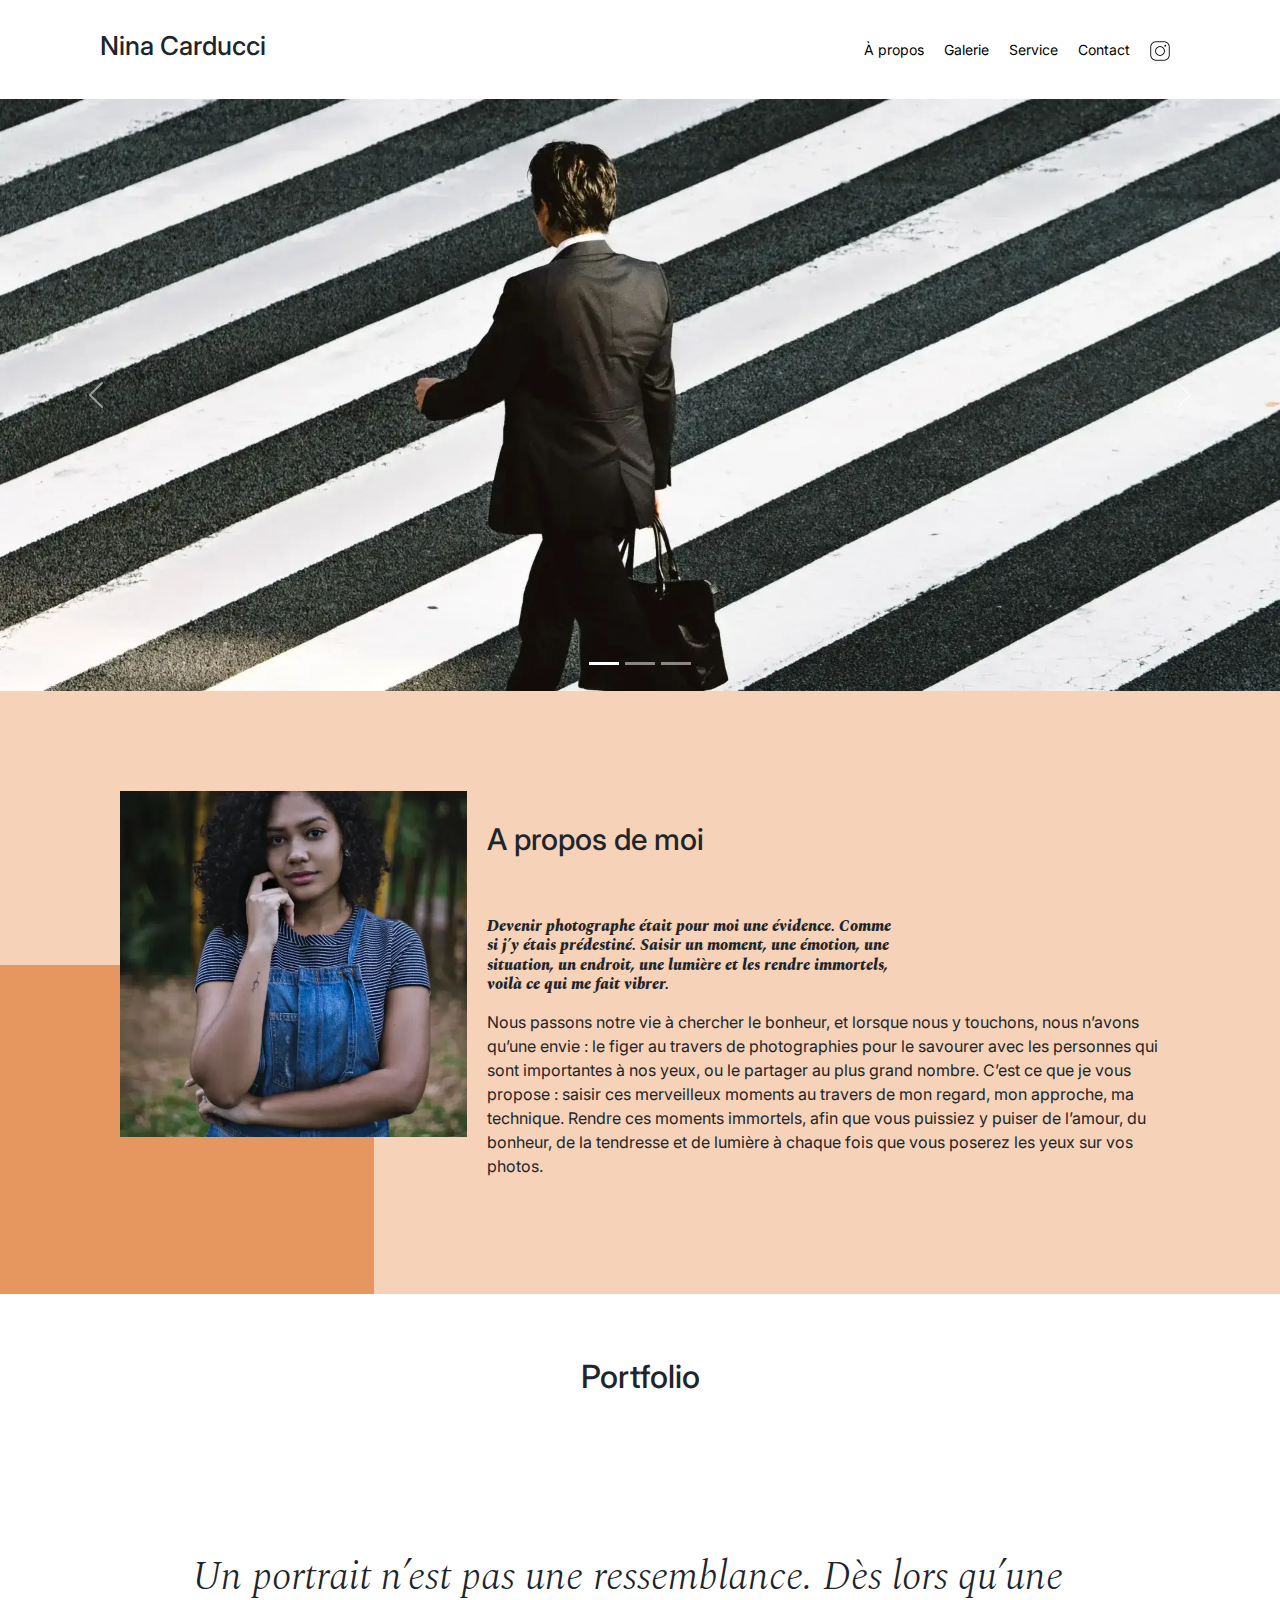
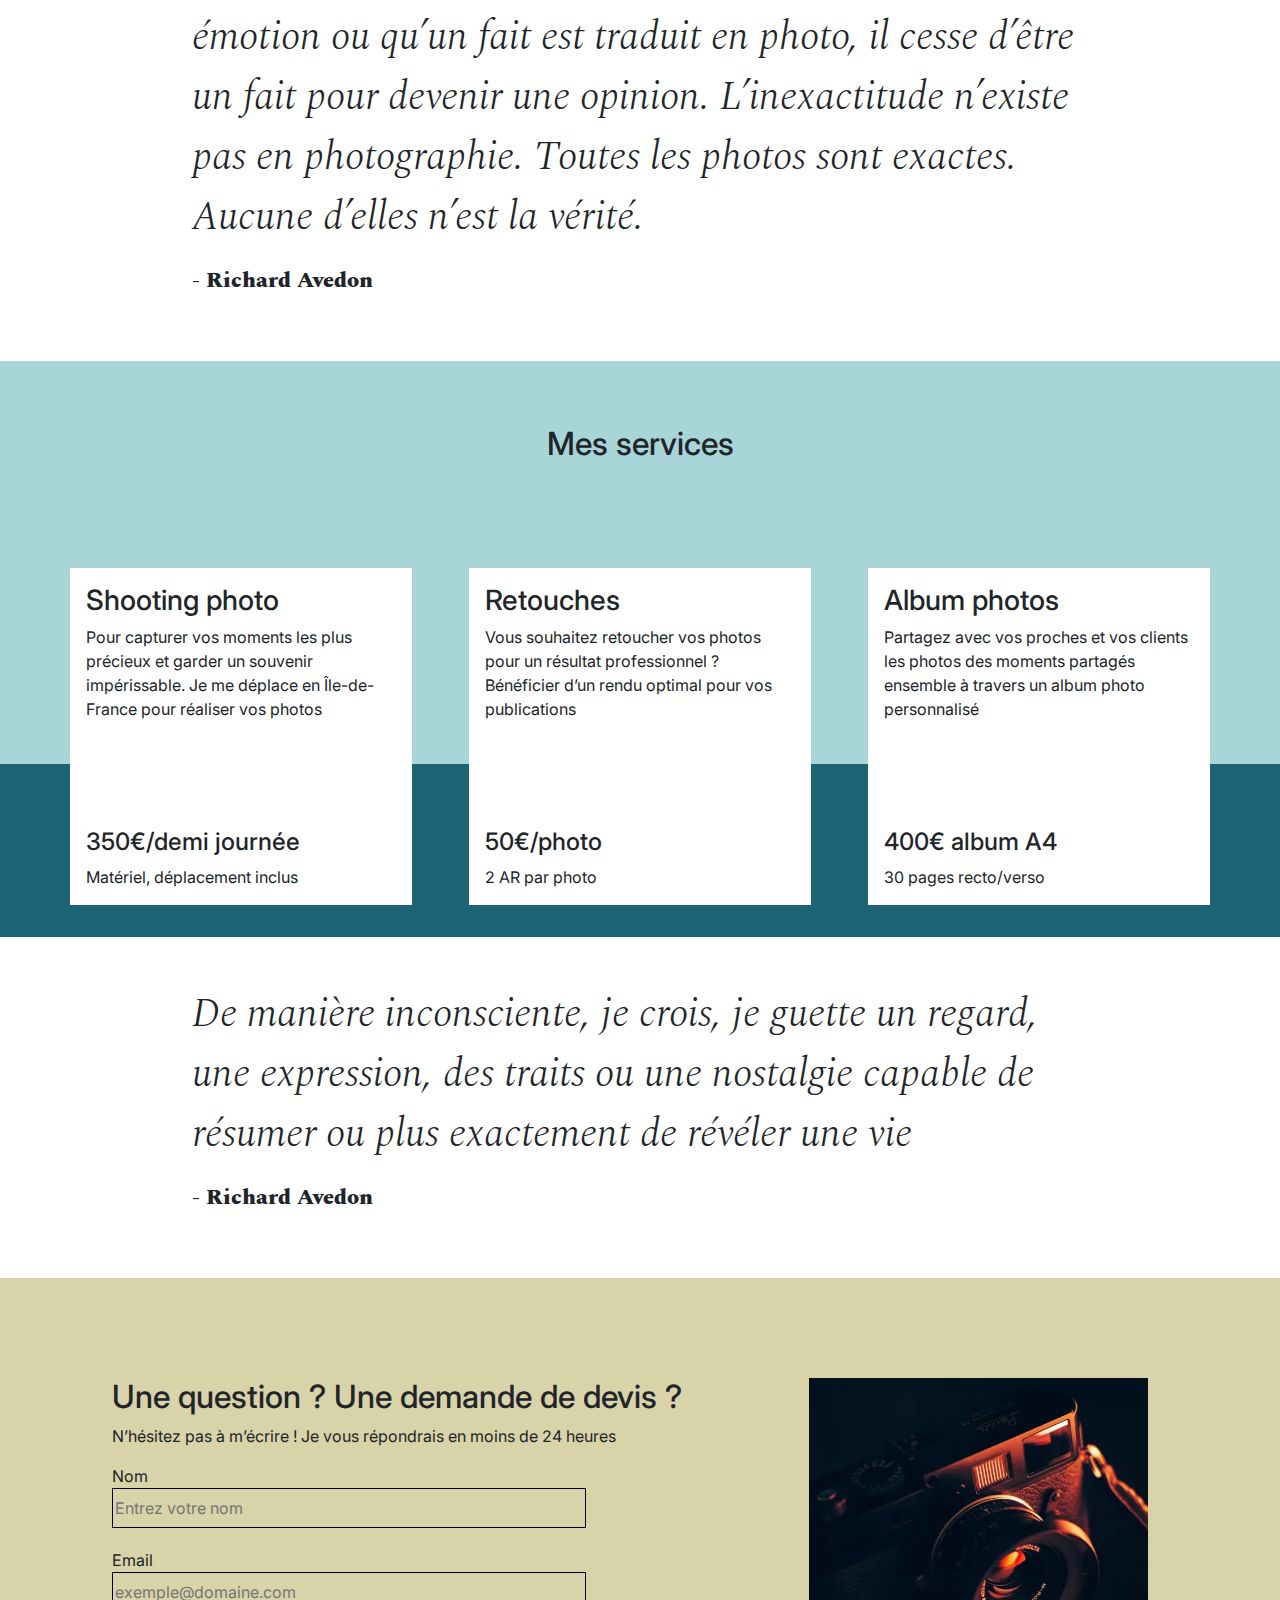
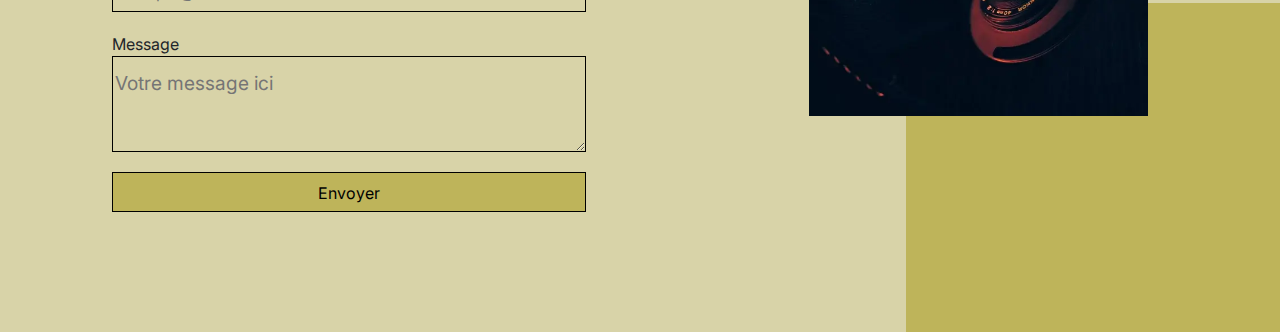
==== commit ee84c772: "correction semantique" ====
--- a/index.html
+++ b/index.html
@@ -99,7 +99,7 @@
 <body>
 	<header class="top-header">
 		<h1 class="name">Nina Carducci</h1>
-		<div class="nav">   
+		<nav class="nav">
 			<ul>
 				<li><a href="#about">À propos</a></li>
 				<li><a href="#gallery">Galerie</a></li>
@@ -107,7 +107,7 @@
 				<li><a href="#contact">Contact</a></li>
 				<li><a class="social-link" href="https://www.instagram.com/ninacarducci.photo/?hl=fr" target="_blank"><img src="assets/images/instagram.png" alt="instagram"></a></li>
 			</ul>
-		</div>
+		</nav>
 	</header>
 	<main>
 		<div id="header">
@@ -158,13 +158,12 @@
 				</div>
 				<div id="about-me">
 					<h2 class="about-me__title">A propos de moi</h2>
-					<p class="about-me__introduction"><strong>Devenir photographe était pour moi une évidence. Comme si j’y étais prédestiné. Saisir un moment, une émotion, une situation, un endroit, une lumière et les rendre immortels, voilà ce qui me fait vibrer.</strong></p>
+					<p class="about-me__introduction">Devenir photographe était pour moi une évidence. Comme si j’y étais prédestiné. Saisir un moment, une émotion, une situation, un endroit, une lumière et les rendre immortels, voilà ce qui me fait vibrer.</p>
 					<p class="about-me__content">Nous passons notre vie à chercher le bonheur, et lorsque nous y touchons, nous n’avons qu’une envie : le figer au travers de photographies pour le savourer avec les personnes qui sont importantes à nos yeux, ou le partager au plus grand nombre.
 						C’est ce que je vous propose : saisir ces merveilleux moments au travers de mon regard, mon approche, ma technique. Rendre ces moments immortels, afin que vous puissiez y puiser de l’amour, du bonheur, de la tendresse et de lumière à chaque fois que vous poserez les yeux sur vos photos.</p>
 				</div>
 			</div>
 		</section>
-
 		<section id="section-gallery">
 			<div id="gallery">
 				<h2 class="title">Portfolio</h2>
